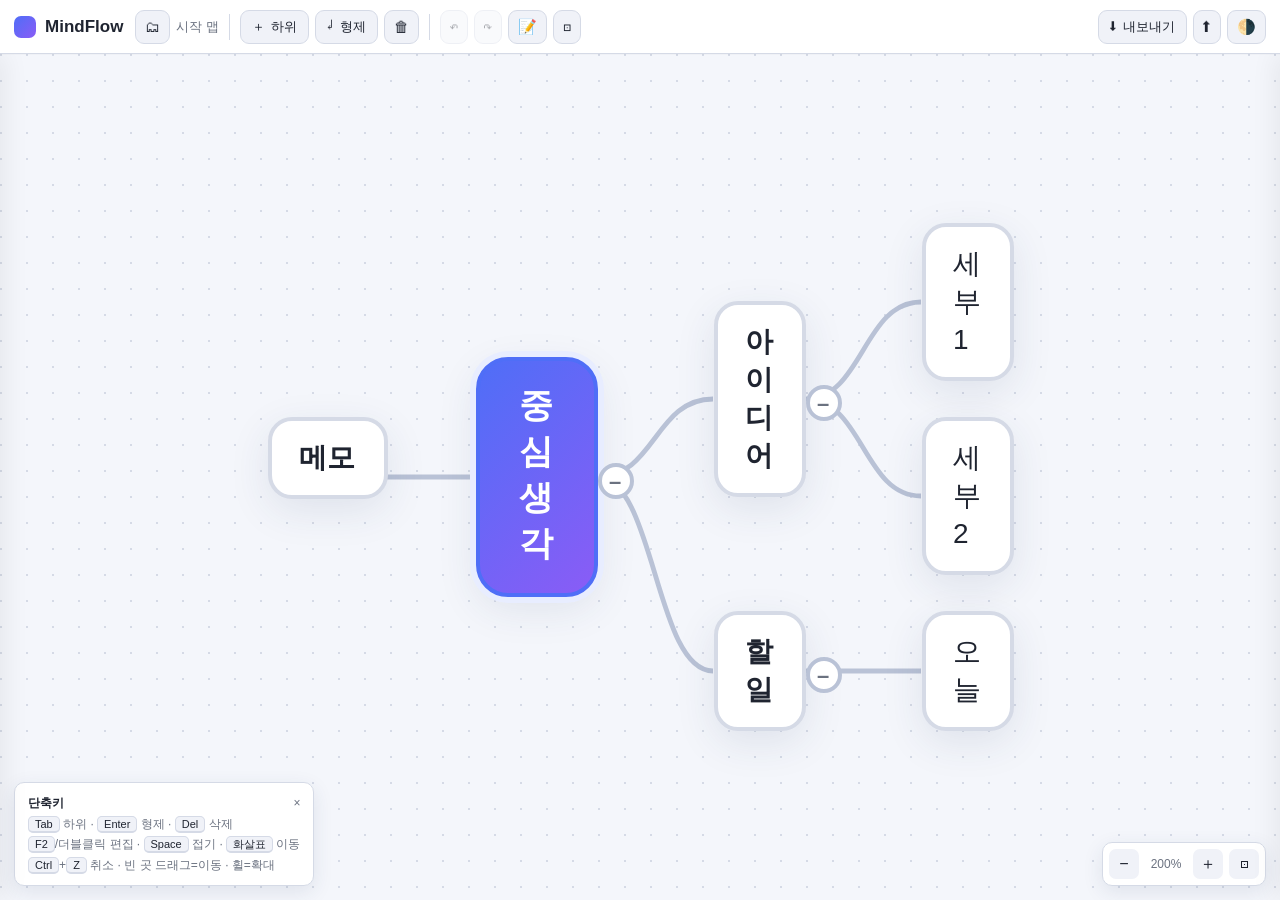
==== index.html @ 26446e53 "Make MindFlow the main site; add image export & multi-map management - Promote mindmap to index.html" ====
<!DOCTYPE html>
<html lang="ko">
<head>
<meta charset="UTF-8" />
<meta name="viewport" content="width=device-width, initial-scale=1.0" />
<title>MindFlow — 마인드맵 & 메모</title>
<style>
  :root{
    --bg:#f4f6fb;
    --panel:#ffffff;
    --panel-2:#f0f2f8;
    --line:#d5dae6;
    --text:#1f2430;
    --text-soft:#6b7280;
    --accent:#4f6ef7;
    --accent-soft:#e8edff;
    --shadow:0 6px 20px rgba(40,55,100,.10);
    --conn:#b9c2d6;
  }
  html[data-theme="dark"]{
    --bg:#11141c;
    --panel:#1b2030;
    --panel-2:#232a3d;
    --line:#333c54;
    --text:#e8ebf4;
    --text-soft:#9aa3bd;
    --accent:#6d83ff;
    --accent-soft:#2a3358;
    --shadow:0 8px 26px rgba(0,0,0,.45);
    --conn:#465174;
  }
  *{box-sizing:border-box;}
  html,body{height:100%;margin:0;}
  body{
    font-family:-apple-system,BlinkMacSystemFont,"Segoe UI",Roboto,"Apple SD Gothic Neo","Noto Sans KR",sans-serif;
    background:var(--bg); color:var(--text);
    overflow:hidden;
    -webkit-user-select:none; user-select:none;
  }

  /* ---------- Top bar ---------- */
  .topbar{
    position:fixed; top:0; left:0; right:0; height:54px; z-index:30;
    display:flex; align-items:center; gap:6px; padding:0 14px;
    background:var(--panel); border-bottom:1px solid var(--line);
    box-shadow:0 1px 0 rgba(0,0,0,.02);
  }
  .brand{display:flex;align-items:center;gap:9px;font-weight:700;font-size:17px;margin-right:6px;white-space:nowrap;cursor:default;}
  .brand .dot{width:22px;height:22px;border-radius:7px;background:linear-gradient(135deg,#4f6ef7,#8a5cf6);display:inline-block;}
  .mapname{font-size:13px;color:var(--text-soft);font-weight:500;max-width:160px;overflow:hidden;text-overflow:ellipsis;white-space:nowrap;}
  .spacer{flex:1;}
  .tool{
    display:inline-flex;align-items:center;gap:6px;
    border:1px solid var(--line); background:var(--panel-2); color:var(--text);
    height:34px; padding:0 11px; border-radius:9px; cursor:pointer; font-size:13px;
    transition:.12s; white-space:nowrap; position:relative;
  }
  .tool:hover{border-color:var(--accent);background:var(--accent-soft);}
  .tool:active{transform:translateY(1px);}
  .tool.icon{padding:0 9px;font-size:15px;}
  .tool:disabled{opacity:.4;cursor:default;}
  .sep{width:1px;height:26px;background:var(--line);margin:0 4px;}
  .swatch{width:18px;height:18px;border-radius:5px;border:2px solid rgba(0,0,0,.08);cursor:pointer;}

  /* dropdown menu */
  .menu{position:absolute;top:42px;right:0;background:var(--panel);border:1px solid var(--line);
    border-radius:10px;box-shadow:var(--shadow);padding:6px;min-width:180px;display:none;z-index:40;}
  .menu.open{display:block;}
  .menu button{display:flex;align-items:center;gap:9px;width:100%;border:none;background:none;color:var(--text);
    padding:9px 11px;border-radius:7px;cursor:pointer;font-size:13px;text-align:left;}
  .menu button:hover{background:var(--accent-soft);}

  /* ---------- Canvas ---------- */
  #stage{position:fixed;inset:54px 0 0 0;overflow:hidden;cursor:grab;background:
    radial-gradient(circle at 1px 1px, var(--line) 1px, transparent 0);
    background-size:26px 26px;}
  #stage.panning{cursor:grabbing;}
  #world{position:absolute;left:0;top:0;transform-origin:0 0;}
  #links{position:absolute;left:0;top:0;overflow:visible;pointer-events:none;}
  #links path{fill:none;stroke:var(--conn);stroke-width:2.4;}

  .node{
    position:absolute; max-width:260px; min-width:34px;
    padding:9px 14px; border-radius:12px;
    background:var(--panel); color:var(--text);
    border:2px solid var(--line); box-shadow:var(--shadow);
    font-size:14px; line-height:1.35; cursor:default;
    white-space:pre-wrap; word-break:break-word;
    transition:border-color .12s, box-shadow .12s;
  }
  .node.root{font-size:17px;font-weight:700;padding:12px 20px;border-radius:16px;
    background:linear-gradient(135deg,var(--accent),#8a5cf6);color:#fff;border-color:transparent;}
  .node.lvl1{font-weight:600;}
  .node.selected{border-color:var(--accent);box-shadow:0 0 0 3px var(--accent-soft),var(--shadow);}
  .node.editing{cursor:text;}
  .node .txt[contenteditable="true"]{outline:none;cursor:text;-webkit-user-select:text;user-select:text;}
  .node .badge{position:absolute;top:-9px;right:-9px;background:var(--panel);border:1px solid var(--line);
    border-radius:50%;width:20px;height:20px;font-size:11px;display:none;align-items:center;justify-content:center;}
  .node.has-note .badge{display:flex;}
  .toggle{position:absolute;width:18px;height:18px;border-radius:50%;
    background:var(--panel);border:2px solid var(--conn);color:var(--text-soft);
    font-size:11px;line-height:14px;text-align:center;cursor:pointer;display:none;z-index:2;font-weight:700;}
  .node.has-children .toggle{display:block;}
  .node.collapsed .toggle{background:var(--accent);color:#fff;border-color:var(--accent);}

  /* ---------- Side panels ---------- */
  .side{position:fixed;top:54px;bottom:0;z-index:25;background:var(--panel);
    display:flex;flex-direction:column;transition:transform .22s ease;}
  #notes{right:0;width:330px;border-left:1px solid var(--line);transform:translateX(100%);box-shadow:-6px 0 24px rgba(0,0,0,.06);}
  #notes.open{transform:translateX(0);}
  #maps{left:0;width:290px;border-right:1px solid var(--line);transform:translateX(-100%);box-shadow:6px 0 24px rgba(0,0,0,.06);}
  #maps.open{transform:translateX(0);}
  .side header{padding:14px 16px;border-bottom:1px solid var(--line);display:flex;align-items:center;gap:8px;}
  .side header h3{margin:0;font-size:14px;flex:1;}
  .side header .x{cursor:pointer;color:var(--text-soft);font-size:18px;}
  #noteTitle{font-size:12px;color:var(--text-soft);padding:10px 16px 0;}
  #noteTitle b{color:var(--text);}
  #noteArea{flex:1;margin:10px 16px 16px;resize:none;border:1px solid var(--line);border-radius:10px;
    padding:12px;font-size:14px;line-height:1.6;background:var(--panel-2);color:var(--text);
    font-family:inherit;-webkit-user-select:text;user-select:text;}
  #noteArea:focus{outline:none;border-color:var(--accent);}
  .colorrow{display:flex;gap:8px;padding:0 16px 14px;flex-wrap:wrap;}

  /* map list */
  #mapList{flex:1;overflow:auto;padding:8px;}
  .maprow{display:flex;align-items:center;gap:8px;padding:10px 11px;border-radius:9px;cursor:pointer;border:1px solid transparent;}
  .maprow:hover{background:var(--panel-2);}
  .maprow.active{background:var(--accent-soft);border-color:var(--accent);}
  .maprow .mi{flex:1;min-width:0;}
  .maprow .mt{font-size:13px;font-weight:600;overflow:hidden;text-overflow:ellipsis;white-space:nowrap;}
  .maprow .md{font-size:11px;color:var(--text-soft);margin-top:2px;}
  .maprow .ma{opacity:0;display:flex;gap:2px;transition:.12s;}
  .maprow:hover .ma{opacity:1;}
  .maprow .ma button{border:none;background:none;cursor:pointer;font-size:13px;padding:3px 5px;border-radius:6px;color:var(--text-soft);}
  .maprow .ma button:hover{background:var(--panel);color:var(--text);}
  #newMapBtn{margin:8px;height:38px;border:1px dashed var(--line);background:var(--panel-2);color:var(--text);
    border-radius:9px;cursor:pointer;font-size:13px;}
  #newMapBtn:hover{border-color:var(--accent);background:var(--accent-soft);}

  /* ---------- Hint / zoom ---------- */
  #hint{position:fixed;left:14px;bottom:14px;z-index:20;background:var(--panel);
    border:1px solid var(--line);border-radius:10px;padding:10px 13px;font-size:12px;color:var(--text-soft);
    box-shadow:var(--shadow);max-width:340px;line-height:1.7;}
  #hint.shift{left:304px;}
  #hint b{color:var(--text);}
  #hint kbd{background:var(--panel-2);border:1px solid var(--line);border-bottom-width:2px;border-radius:5px;
    padding:1px 6px;font-size:11px;color:var(--text);font-family:inherit;}
  #hint .close{float:right;cursor:pointer;margin-left:8px;}
  #zoombox{position:fixed;right:14px;bottom:14px;z-index:20;display:flex;gap:6px;align-items:center;
    background:var(--panel);border:1px solid var(--line);border-radius:10px;padding:6px;box-shadow:var(--shadow);}
  #zoombox.shift{right:344px;}
  #zoombox button{width:30px;height:30px;border:none;background:var(--panel-2);border-radius:7px;cursor:pointer;color:var(--text);font-size:16px;}
  #zoombox button:hover{background:var(--accent-soft);}
  #zoomval{font-size:12px;color:var(--text-soft);min-width:42px;text-align:center;}

  .file-hidden{display:none;}
  @media (max-width:680px){
    .mapname{display:none;}
    .tool span.lbl{display:none;}
    #notes,#maps{width:100%;}
  }
</style>
</head>
<body>
  <div class="topbar">
    <div class="brand"><span class="dot"></span>MindFlow</div>
    <button class="tool icon" id="mapsBtn" title="맵 목록">🗂</button>
    <span class="mapname" id="mapNameLabel">맵</span>
    <div class="sep"></div>
    <button class="tool" id="addChild">＋ <span class="lbl">하위</span></button>
    <button class="tool" id="addSibling">↵ <span class="lbl">형제</span></button>
    <button class="tool icon" id="del" title="삭제 (Delete)">🗑</button>
    <div class="sep"></div>
    <button class="tool icon" id="undo" title="실행취소 (Ctrl+Z)">↶</button>
    <button class="tool icon" id="redo" title="다시실행 (Ctrl+Y)">↷</button>
    <button class="tool icon" id="noteBtn" title="메모 (Ctrl+M)">📝</button>
    <button class="tool icon" id="fit" title="화면 맞춤 (F)">⊡</button>
    <div class="spacer"></div>
    <div style="position:relative">
      <button class="tool" id="exportBtn">⬇ <span class="lbl">내보내기</span></button>
      <div class="menu" id="exportMenu">
        <button data-act="png">🖼 PNG 이미지</button>
        <button data-act="svg">🗂 SVG 이미지</button>
        <button data-act="json">📦 JSON (백업)</button>
      </div>
    </div>
    <button class="tool icon" id="importBtn" title="JSON 불러오기">⬆</button>
    <button class="tool icon" id="theme" title="테마 전환">🌗</button>
    <input type="file" id="fileInput" class="file-hidden" accept=".json,application/json" />
  </div>

  <div id="stage">
    <div id="world"><svg id="links"></svg></div>
  </div>

  <!-- Maps panel -->
  <aside id="maps" class="side">
    <header><h3>내 마인드맵</h3><span class="x" id="closeMaps">×</span></header>
    <button id="newMapBtn">＋ 새 마인드맵</button>
    <div id="mapList"></div>
  </aside>

  <!-- Notes panel -->
  <aside id="notes" class="side">
    <header><h3>메모</h3><span class="x" id="closeNote">×</span></header>
    <div id="noteTitle">선택한 주제: <b id="noteFor">—</b></div>
    <div class="colorrow" id="colorRow"></div>
    <textarea id="noteArea" placeholder="이 주제에 대한 메모를 자유롭게 적어보세요…"></textarea>
  </aside>

  <div id="hint">
    <span class="close" id="hintClose">×</span>
    <b>단축키</b><br>
    <kbd>Tab</kbd> 하위 · <kbd>Enter</kbd> 형제 · <kbd>Del</kbd> 삭제<br>
    <kbd>F2</kbd>/더블클릭 편집 · <kbd>Space</kbd> 접기 · <kbd>화살표</kbd> 이동<br>
    <kbd>Ctrl</kbd>+<kbd>Z</kbd> 취소 · 빈 곳 드래그=이동 · 휠=확대
  </div>

  <div id="zoombox">
    <button id="zoomOut">−</button>
    <span id="zoomval">100%</span>
    <button id="zoomIn">＋</button>
    <button id="fitBtn" title="맞춤">⊡</button>
  </div>

<script>
(function(){
  "use strict";

  const COLORS = [
    {name:"기본", v:""},{name:"빨강", v:"#ef4444"},{name:"주황", v:"#f59e0b"},
    {name:"초록", v:"#10b981"},{name:"파랑", v:"#3b82f6"},{name:"보라", v:"#8b5cf6"},
    {name:"분홍", v:"#ec4899"},{name:"청록", v:"#14b8a6"},
  ];

  // ---------- ids ----------
  let uid = 1;
  const newId = () => "n" + (uid++);
  const makeNode = t => ({id:newId(), text:t||"새 주제", note:"", color:"", collapsed:false, side:null, children:[]});
  const mapId = () => "m" + Date.now().toString(36) + Math.random().toString(36).slice(2,6);

  // ---------- working state ----------
  let root = null, selectedId = null, view = {x:120,y:0,scale:1};
  const nodeIndex=new Map(), parentIndex=new Map(), elIndex=new Map();

  // ---------- store (multiple maps) ----------
  const STORE='mindflow.store.v2';
  let store = {current:null, order:[], maps:{}};

  const stage=document.getElementById('stage'), world=document.getElementById('world'), svg=document.getElementById('links');
  const notesEl=document.getElementById('notes'), mapsEl=document.getElementById('maps'), noteArea=document.getElementById('noteArea');

  // ---------- history ----------
  let history=[], hpos=-1, suppress=false;
  function snapshot(){
    if(suppress) return;
    const s=JSON.stringify({root,uid});
    if(history[hpos]===s) return;
    history=history.slice(0,hpos+1); history.push(s);
    if(history.length>80) history.shift();
    hpos=history.length-1; updateUndoButtons(); saveCurrent();
  }
  function restore(s){
    const o=JSON.parse(s); root=o.root; uid=o.uid;
    if(!nodeIndex.has(selectedId)) selectedId=root.id;
    reindex(); render(); syncNotes();
  }
  function undo(){ if(hpos>0){hpos--;suppress=true;restore(history[hpos]);suppress=false;updateUndoButtons();saveCurrent();} }
  function redo(){ if(hpos<history.length-1){hpos++;suppress=true;restore(history[hpos]);suppress=false;updateUndoButtons();saveCurrent();} }
  function updateUndoButtons(){
    document.getElementById('undo').disabled=hpos<=0;
    document.getElementById('redo').disabled=hpos>=history.length-1;
  }

  // ---------- indexing ----------
  function reindex(){
    nodeIndex.clear(); parentIndex.clear();
    (function w(n,p){nodeIndex.set(n.id,n);parentIndex.set(n.id,p);n.children.forEach(c=>w(c,n));})(root,null);
  }

  // ---------- persistence ----------
  let saveTimer=null;
  function persist(){ try{ localStorage.setItem(STORE, JSON.stringify(store)); }catch(e){} }
  function saveCurrent(){
    clearTimeout(saveTimer);
    saveTimer=setTimeout(()=>{
      const m=store.maps[store.current]; if(!m) return;
      m.root=root; m.uid=uid; m.view=view; m.updated=Date.now();
      persist(); renderMapName();
    },200);
  }
  function loadStore(){
    try{ const raw=localStorage.getItem(STORE); if(raw){ const o=JSON.parse(raw); if(o&&o.maps) return o; } }catch(e){}
    try{ const old=localStorage.getItem('mindflow.map.v1'); if(old){ const o=JSON.parse(old); if(o.root){
      const id=mapId(); return {current:id, order:[id], maps:{[id]:{id,name:o.root.text||'마인드맵',root:o.root,uid:o.uid||1,view:o.view||{x:120,y:0,scale:1},updated:Date.now()}}}; } }
    }catch(e){}
    return null;
  }

  function seed(){
    root=makeNode("중심 생각");
    const a=makeNode("아이디어");a.side="right";
    const b=makeNode("할 일");b.side="right";
    const c=makeNode("메모");c.side="left";
    a.children.push(makeNode("세부 1"),makeNode("세부 2"));
    b.children.push(makeNode("오늘"));
    root.children.push(a,b,c);
  }

  // ---------- map management ----------
  function loadMapInto(id){
    const m=store.maps[id]; if(!m) return;
    store.current=id; root=m.root; uid=m.uid||1; view=m.view||{x:120,y:0,scale:1};
    reindex(); selectedId=root.id;
    history=[JSON.stringify({root,uid})]; hpos=0; updateUndoButtons();
    render(); select(root.id); renderMapList(); renderMapName(); persist();
  }
  function createMap(name){
    uid=1; seed(); if(name) root.text=name;
    const id=mapId();
    view={x:0,y:0,scale:1};
    store.maps[id]={id,name:name||root.text,root,uid,view,updated:Date.now()};
    store.order.unshift(id); store.current=id;
    reindex(); selectedId=root.id;
    history=[JSON.stringify({root,uid})]; hpos=0; updateUndoButtons();
    render(); fit(); select(root.id); renderMapList(); renderMapName(); persist();
  }
  function deleteMap(id){
    if(store.order.length<=1){ alert('마지막 맵은 삭제할 수 없어요. 새 맵을 먼저 만들어 주세요.'); return; }
    if(!confirm('이 마인드맵을 삭제할까요? 되돌릴 수 없습니다.')) return;
    delete store.maps[id]; store.order=store.order.filter(x=>x!==id);
    if(store.current===id) loadMapInto(store.order[0]);
    else { renderMapList(); persist(); }
  }
  function renameMap(id){
    const m=store.maps[id]; if(!m) return;
    const name=prompt('맵 이름', m.name); if(name===null) return;
    m.name=name.trim()||m.name; m.updated=Date.now();
    renderMapList(); renderMapName(); persist();
  }
  function renderMapName(){
    const m=store.maps[store.current];
    document.getElementById('mapNameLabel').textContent = m? m.name : '맵';
  }
  function fmtDate(t){
    const d=new Date(t), now=new Date();
    if(d.toDateString()===now.toDateString()) return d.toLocaleTimeString('ko-KR',{hour:'2-digit',minute:'2-digit'});
    return (d.getMonth()+1)+'월 '+d.getDate()+'일';
  }
  function renderMapList(){
    const list=document.getElementById('mapList'); list.innerHTML='';
    store.order.forEach(id=>{
      const m=store.maps[id]; if(!m) return;
      const row=document.createElement('div');
      row.className='maprow'+(id===store.current?' active':'');
      const count=(function c(n){let k=1;n.children.forEach(x=>k+=c(x));return k;})(m.root)-1;
      row.innerHTML=`<span style="font-size:16px">🧠</span>
        <div class="mi"><div class="mt"></div><div class="md">${count}개 주제 · ${fmtDate(m.updated||Date.now())}</div></div>
        <div class="ma"><button data-r title="이름 변경">✎</button><button data-d title="삭제">🗑</button></div>`;
      row.querySelector('.mt').textContent=m.name;
      row.addEventListener('click',e=>{ if(e.target.closest('.ma')) return; if(id!==store.current) loadMapInto(id); closeMaps(); });
      row.querySelector('[data-r]').addEventListener('click',e=>{e.stopPropagation();renameMap(id);});
      row.querySelector('[data-d]').addEventListener('click',e=>{e.stopPropagation();deleteMap(id);});
      list.appendChild(row);
    });
  }

  // ---------- side / direction ----------
  function dirOf(n){
    let cur=n,par=parentIndex.get(cur.id);
    if(!par) return 1;
    while(par&&par!==root){cur=par;par=parentIndex.get(cur.id);}
    return cur.side==='left'?-1:1;
  }
  function pickSide(){ let l=0,r=0; root.children.forEach(c=>c.side==='left'?l++:r++); return l<r?'left':'right'; }

  // ---------- render DOM ----------
  function classFor(n,level){
    let c='node';
    if(n===root)c+=' root'; else if(level===1)c+=' lvl1';
    if(n.id===selectedId)c+=' selected';
    if(n.children.length)c+=' has-children';
    if(n.collapsed&&n.children.length)c+=' collapsed';
    if(n.note&&n.note.trim())c+=' has-note';
    return c;
  }
  function buildDom(){
    const seen=new Set();
    (function w(n,level){
      seen.add(n.id);
      let el=elIndex.get(n.id);
      if(!el){
        el=document.createElement('div'); el.dataset.id=n.id;
        el.innerHTML='<span class="badge">📝</span><span class="toggle"></span><span class="txt"></span>';
        world.appendChild(el); elIndex.set(n.id,el); wireNode(el);
      }
      el.className=classFor(n,level);
      el.querySelector('.txt').textContent=n.text;
      el.querySelector('.toggle').textContent=n.collapsed?'+':'–';
      el.style.borderColor = (n!==root&&n.color)?n.color:'';
      if(!n.collapsed) n.children.forEach(c=>w(c,level+1));
    })(root,0);
    for(const [id,el] of elIndex){ if(!seen.has(id)){el.remove();elIndex.delete(id);} }
  }

  // ---------- layout ----------
  const HGAP=58, VGAP=18;
  function measure(n){ const el=elIndex.get(n.id); n._w=el.offsetWidth; n._h=el.offsetHeight; }
  function subtreeH(n){
    measure(n);
    if(n.collapsed||!n.children.length){n._sh=n._h;return n._sh;}
    let t=0; n.children.forEach((c,i)=>{t+=subtreeH(c); if(i<n.children.length-1)t+=VGAP;});
    n._sh=Math.max(n._h,t); return n._sh;
  }
  function place(n,leftX,cy,dir){
    n._x=leftX; n._y=cy-n._h/2;
    if(n.collapsed||!n.children.length) return;
    let total=0; n.children.forEach((c,i)=>{total+=c._sh; if(i<n.children.length-1)total+=VGAP;});
    let sy=cy-total/2;
    n.children.forEach(c=>{
      const ccy=sy+c._sh/2;
      const cx=dir>0?(leftX+n._w+HGAP):(leftX-HGAP-c._w);
      place(c,cx,ccy,dir); sy+=c._sh+VGAP;
    });
  }
  function layoutSide(list,x,cy,dir){
    let t=0; list.forEach((c,i)=>{t+=c._sh;if(i<list.length-1)t+=VGAP;});
    let sy=cy-t/2; list.forEach(c=>{const ccy=sy+c._sh/2; place(c,dir>0?x:x-c._w,ccy,dir); sy+=c._sh+VGAP;});
  }
  function layout(){
    subtreeH(root); measure(root);
    root._x=-root._w/2; root._y=-root._h/2;
    if(root.collapsed) return;
    const R=root.children.filter(c=>c.side!=='left'), L=root.children.filter(c=>c.side==='left');
    layoutSide(R, root._x+root._w+HGAP, 0, +1);
    layoutSide(L, root._x-HGAP, 0, -1);
  }
  function applyLayout(){
    let minX=1e9,minY=1e9,maxX=-1e9,maxY=-1e9;
    elIndex.forEach((el,id)=>{
      const n=nodeIndex.get(id); if(!n) return;
      el.style.left=n._x+'px'; el.style.top=n._y+'px';
      if(n.children.length){
        const dir=n===root?1:dirOf(n);
        const tog=el.querySelector('.toggle');
        tog.style.left=(dir>0?(n._w-2):-16)+'px'; tog.style.right='auto'; tog.style.top=(n._h/2-9)+'px';
      }
      minX=Math.min(minX,n._x);minY=Math.min(minY,n._y);
      maxX=Math.max(maxX,n._x+n._w);maxY=Math.max(maxY,n._y+n._h);
    });
    world._bounds={minX,minY,maxX,maxY};
    drawLinks();
  }
  function computeLinks(){
    const segs=[];
    (function w(n){
      if(n.collapsed) return;
      const dir=n===root?1:dirOf(n);
      n.children.forEach(c=>{
        const cdir=c.side==='left'?-1:(n===root?1:dir);
        const px = (n===root?(cdir>0):(dir>0)) ? n._x+n._w : n._x;
        const py = n._y+n._h/2;
        const cxp = cdir>0 ? c._x : c._x+c._w;
        const cyp = c._y+c._h/2;
        segs.push({px,py,cxp,cyp}); w(c);
      });
    })(root);
    return segs;
  }
  function drawLinks(){
    let d='';
    computeLinks().forEach(s=>{ const mx=(s.px+s.cxp)/2; d+=`M${s.px},${s.py} C${mx},${s.py} ${mx},${s.cyp} ${s.cxp},${s.cyp} `; });
    svg.innerHTML=`<path d="${d}"></path>`;
  }

  function render(){ buildDom(); layout(); applyLayout(); applyView(); }

  // ---------- view ----------
  function applyView(){
    world.style.transform=`translate(${view.x}px,${view.y}px) scale(${view.scale})`;
    document.getElementById('zoomval').textContent=Math.round(view.scale*100)+'%';
  }
  function zoomTo(scale,cx,cy){
    scale=Math.min(2.4,Math.max(0.25,scale));
    const r=stage.getBoundingClientRect();
    const sx=(cx-r.left-view.x)/view.scale, sy=(cy-r.top-view.y)/view.scale;
    view.scale=scale; view.x=cx-r.left-sx*scale; view.y=cy-r.top-sy*scale;
    applyView(); saveCurrent();
  }
  function fit(){
    const b=world._bounds; if(!b) return;
    const r=stage.getBoundingClientRect();
    const w=b.maxX-b.minX,h=b.maxY-b.minY,pad=80;
    const scale=Math.min(2,Math.max(.3,Math.min((r.width-pad)/w,(r.height-pad)/h)));
    view.scale=scale; view.x=r.width/2-(b.minX+w/2)*scale; view.y=r.height/2-(b.minY+h/2)*scale;
    applyView(); saveCurrent();
  }

  // ---------- selection ----------
  function select(id){ selectedId=id; elIndex.forEach((el,eid)=>el.classList.toggle('selected',eid===id)); syncNotes(); }

  // ---------- mutations ----------
  function addChild(){
    const p=nodeIndex.get(selectedId); if(!p) return;
    const c=makeNode("새 주제"); if(p===root)c.side=pickSide(); if(p.collapsed)p.collapsed=false;
    p.children.push(c); reindex(); render(); select(c.id); snapshot(); startEdit(c.id,true);
  }
  function addSibling(){
    const n=nodeIndex.get(selectedId); if(!n) return;
    if(n===root){addChild();return;}
    const p=parentIndex.get(n.id), s=makeNode("새 주제");
    if(p===root)s.side=n.side||pickSide();
    p.children.splice(p.children.indexOf(n)+1,0,s);
    reindex(); render(); select(s.id); snapshot(); startEdit(s.id,true);
  }
  function delNode(){
    const n=nodeIndex.get(selectedId); if(!n) return;
    if(n===root){ if(n.children.length&&confirm('중심 주제는 삭제할 수 없습니다. 모든 하위 주제를 삭제할까요?')){n.children=[];reindex();render();select(root.id);snapshot();} return; }
    const p=parentIndex.get(n.id), idx=p.children.indexOf(n);
    p.children.splice(idx,1);
    const next=p.children[idx]||p.children[idx-1]||p;
    reindex(); render(); select(next.id); snapshot();
  }
  function toggleCollapse(n){ if(!n||!n.children.length)return; n.collapsed=!n.collapsed; reindex(); render(); snapshot(); }
  function setColor(v){ const n=nodeIndex.get(selectedId); if(!n||n===root)return; n.color=v; render(); select(n.id); snapshot(); }

  // ---------- inline edit ----------
  let editing=false;
  function startEdit(id,selAll){
    const el=elIndex.get(id); if(!el) return;
    const n=nodeIndex.get(id), txt=el.querySelector('.txt');
    editing=true; el.classList.add('editing'); txt.setAttribute('contenteditable','true'); txt.focus();
    const range=document.createRange(); range.selectNodeContents(txt); if(!selAll)range.collapse(false);
    const sel=window.getSelection(); sel.removeAllRanges(); sel.addRange(range);
    function finish(sibling){
      txt.removeAttribute('contenteditable'); el.classList.remove('editing'); editing=false;
      n.text=txt.textContent.trim()||"주제"; txt.textContent=n.text;
      render(); select(id);
      txt.removeEventListener('keydown',onKey); txt.removeEventListener('blur',onBlur);
      snapshot(); if(sibling) addSibling();
    }
    function onKey(e){
      if(e.key==='Enter'&&!e.shiftKey){e.preventDefault();finish(true);}
      else if(e.key==='Escape'){e.preventDefault();finish(false);}
      else if(e.key==='Tab'){e.preventDefault();finish(false);setTimeout(addChild,0);}
      e.stopPropagation();
    }
    function onBlur(){ finish(false); }
    txt.addEventListener('keydown',onKey); txt.addEventListener('blur',onBlur);
  }

  function wireNode(el){
    el.addEventListener('mousedown',e=>{ if(editing)return; e.stopPropagation(); select(el.dataset.id); });
    el.addEventListener('dblclick',e=>{ e.stopPropagation(); startEdit(el.dataset.id,true); });
    el.querySelector('.toggle').addEventListener('mousedown',e=>{ e.stopPropagation();e.preventDefault(); toggleCollapse(nodeIndex.get(el.dataset.id)); select(el.dataset.id); });
  }

  // ---------- navigation ----------
  function navigate(key){
    const n=nodeIndex.get(selectedId); if(!n) return;
    const p=parentIndex.get(n.id), dir=n===root?0:dirOf(n);
    const go=id=>{ if(id){select(id);centerOn(id);} };
    if(key==='ArrowDown'||key==='ArrowUp'){ if(!p)return; const s=p.children,i=s.indexOf(n); const t=key==='ArrowDown'?s[i+1]:s[i-1]; go(t&&t.id); }
    else if(key==='ArrowRight'){ if(n===root){const r=root.children.find(c=>c.side!=='left');go(r&&r.id);} else if(dir>0){if(!n.collapsed&&n.children[0])go(n.children[0].id);} else go(p&&p.id); }
    else if(key==='ArrowLeft'){ if(n===root){const l=root.children.find(c=>c.side==='left');go(l&&l.id);} else if(dir<0){if(!n.collapsed&&n.children[0])go(n.children[0].id);} else go(p&&p.id); }
  }
  function centerOn(id){
    const n=nodeIndex.get(id); if(!n) return;
    const r=stage.getBoundingClientRect(), cx=n._x+n._w/2, cy=n._y+n._h/2;
    const sx=cx*view.scale+view.x, sy=cy*view.scale+view.y, m=60;
    if(sx<m||sx>r.width-m||sy<m||sy>r.height-m){ view.x=r.width/2-cx*view.scale; view.y=r.height/2-cy*view.scale; applyView(); saveCurrent(); }
  }

  // ---------- notes / panels ----------
  function openNotes(){ notesEl.classList.add('open'); document.getElementById('zoombox').classList.add('shift'); syncNotes(); }
  function closeNotes(){ notesEl.classList.remove('open'); document.getElementById('zoombox').classList.remove('shift'); }
  function toggleNotes(){ notesEl.classList.contains('open')?closeNotes():openNotes(); }
  function openMaps(){ renderMapList(); mapsEl.classList.add('open'); document.getElementById('hint').classList.add('shift'); }
  function closeMaps(){ mapsEl.classList.remove('open'); document.getElementById('hint').classList.remove('shift'); }
  function syncNotes(){
    const n=nodeIndex.get(selectedId);
    document.getElementById('noteFor').textContent = n?(n.text.length>22?n.text.slice(0,22)+'…':n.text):'—';
    if(n){noteArea.value=n.note||'';noteArea.disabled=false;} else {noteArea.value='';noteArea.disabled=true;}
    document.querySelectorAll('#colorRow .swatch').forEach(s=>{ s.style.outline=(n&&n!==root&&n.color===s.dataset.v)?'2px solid var(--accent)':''; });
  }
  noteArea.addEventListener('input',()=>{ const n=nodeIndex.get(selectedId); if(!n)return; n.note=noteArea.value; const el=elIndex.get(n.id); if(el)el.classList.toggle('has-note',!!n.note.trim()); saveCurrent(); });
  noteArea.addEventListener('blur',snapshot);
  (function(){ const row=document.getElementById('colorRow'); COLORS.forEach(c=>{ const s=document.createElement('div'); s.className='swatch'; s.dataset.v=c.v; s.title=c.name; s.style.background=c.v||'var(--panel-2)'; if(!c.v)s.style.border='2px dashed var(--line)'; s.addEventListener('click',()=>setColor(c.v)); row.appendChild(s); }); })();

  // ---------- pan & zoom ----------
  let panning=false,panStart=null;
  stage.addEventListener('mousedown',e=>{ if(e.target.closest('.node'))return; panning=true; stage.classList.add('panning'); panStart={x:e.clientX-view.x,y:e.clientY-view.y}; closeMenus(); });
  window.addEventListener('mousemove',e=>{ if(!panning)return; view.x=e.clientX-panStart.x; view.y=e.clientY-panStart.y; applyView(); });
  window.addEventListener('mouseup',()=>{ if(panning){panning=false;stage.classList.remove('panning');saveCurrent();} });
  stage.addEventListener('wheel',e=>{ e.preventDefault(); zoomTo(view.scale*(e.deltaY<0?1.12:0.89),e.clientX,e.clientY); },{passive:false});

  // ---------- keyboard ----------
  window.addEventListener('keydown',e=>{
    if(editing) return;
    const tag=(e.target.tagName||'').toLowerCase(); if(tag==='textarea'||tag==='input') return;
    if((e.ctrlKey||e.metaKey)&&e.key.toLowerCase()==='z'){e.preventDefault();e.shiftKey?redo():undo();return;}
    if((e.ctrlKey||e.metaKey)&&e.key.toLowerCase()==='y'){e.preventDefault();redo();return;}
    if((e.ctrlKey||e.metaKey)&&e.key.toLowerCase()==='m'){e.preventDefault();toggleNotes();return;}
    if(e.ctrlKey||e.metaKey) return;
    switch(e.key){
      case 'Tab': e.preventDefault(); addChild(); break;
      case 'Enter': e.preventDefault(); addSibling(); break;
      case 'Delete': case 'Backspace': e.preventDefault(); delNode(); break;
      case 'F2': e.preventDefault(); startEdit(selectedId,true); break;
      case ' ': e.preventDefault(); toggleCollapse(nodeIndex.get(selectedId)); break;
      case 'ArrowUp': case 'ArrowDown': case 'ArrowLeft': case 'ArrowRight': e.preventDefault(); navigate(e.key); break;
      case 'f': case 'F': fit(); break;
      default:
        if(e.key.length===1&&!e.altKey){ startEdit(selectedId,true); const el=elIndex.get(selectedId),txt=el&&el.querySelector('.txt'); if(txt)txt.textContent=''; }
    }
  });

  // ---------- export helpers ----------
  function download(href,name){ const a=document.createElement('a'); a.href=href; a.download=name; a.click(); }
  function safeName(){ return (root.text||'mindmap').replace(/[^\w가-힣\- ]/g,'').slice(0,30)||'mindmap'; }
  function cssVar(v){ return getComputedStyle(document.documentElement).getPropertyValue(v).trim(); }
  function levelOf(n){ let l=0,p=parentIndex.get(n.id); while(p){l++;p=parentIndex.get(p.id);} return l; }

  function exportJSON(){
    const data=JSON.stringify({app:'MindFlow',version:2,name:store.maps[store.current].name,root,uid},null,2);
    download(URL.createObjectURL(new Blob([data],{type:'application/json'})), safeName()+'.json');
  }

  function nodeStyleFor(n,isRoot,lvl){
    return {
      fill: isRoot? null : cssVar('--panel'),
      border: isRoot? 'transparent' : (n.color||cssVar('--line')),
      color: isRoot? '#ffffff' : cssVar('--text'),
      radius: isRoot?16:12
    };
  }
  function fontFor(isRoot,lvl){ return (isRoot?'bold 17px':(lvl===1?'600 14px':'normal 14px'))+' -apple-system,"Noto Sans KR",sans-serif'; }

  function exportPNG(){
    render();
    const b=world._bounds, pad=60, scale=2;
    const W=Math.ceil(b.maxX-b.minX+pad*2), H=Math.ceil(b.maxY-b.minY+pad*2);
    const cv=document.createElement('canvas'); cv.width=W*scale; cv.height=H*scale;
    const ctx=cv.getContext('2d'); ctx.scale(scale,scale);
    ctx.fillStyle=cssVar('--bg'); ctx.fillRect(0,0,W,H);
    ctx.translate(-b.minX+pad,-b.minY+pad);
    ctx.strokeStyle=cssVar('--conn'); ctx.lineWidth=2.4;
    computeLinks().forEach(s=>{ const mx=(s.px+s.cxp)/2; ctx.beginPath(); ctx.moveTo(s.px,s.py); ctx.bezierCurveTo(mx,s.py,mx,s.cyp,s.cxp,s.cyp); ctx.stroke(); });
    (function w(n){
      const isRoot=n===root, lvl=levelOf(n), st=nodeStyleFor(n,isRoot,lvl);
      roundRect(ctx,n._x,n._y,n._w,n._h,st.radius);
      if(isRoot){ const g=ctx.createLinearGradient(n._x,n._y,n._x+n._w,n._y+n._h); g.addColorStop(0,cssVar('--accent')); g.addColorStop(1,'#8a5cf6'); ctx.fillStyle=g; ctx.fill(); }
      else { ctx.fillStyle=st.fill; ctx.fill(); ctx.lineWidth=2; ctx.strokeStyle=st.border; ctx.stroke(); }
      ctx.fillStyle=st.color; ctx.font=fontFor(isRoot,lvl); ctx.textBaseline='middle';
      const padX=isRoot?20:14;
      wrapText(ctx,n.text,n._x+padX,n._y,n._w-padX*2,n._h,(isRoot?17:14)*1.35);
      if(!n.collapsed) n.children.forEach(w);
    })(root);
    cv.toBlob(bl=>{ download(URL.createObjectURL(bl), safeName()+'.png'); }, 'image/png');
  }
  function roundRect(ctx,x,y,w,h,r){ ctx.beginPath(); ctx.moveTo(x+r,y); ctx.arcTo(x+w,y,x+w,y+h,r); ctx.arcTo(x+w,y+h,x,y+h,r); ctx.arcTo(x,y+h,x,y,r); ctx.arcTo(x,y,x+w,y,r); ctx.closePath(); }
  function wrapText(ctx,text,x,y,maxW,boxH,lh){
    const lines=[];
    text.split('\n').forEach(para=>{
      let cur='';
      para.split('').forEach(ch=>{ const t=cur+ch; if(ctx.measureText(t).width>maxW && cur){ lines.push(cur); cur=ch; } else cur=t; });
      lines.push(cur);
    });
    const totalH=lines.length*lh; let cy=y+boxH/2-totalH/2+lh/2;
    lines.forEach(L=>{ ctx.fillText(L,x,cy); cy+=lh; });
  }

  function exportSVG(){
    render();
    const b=world._bounds,pad=40;
    const W=b.maxX-b.minX+pad*2, H=b.maxY-b.minY+pad*2, ox=-b.minX+pad, oy=-b.minY+pad;
    let s=`<svg xmlns="http://www.w3.org/2000/svg" width="${W}" height="${H}" viewBox="0 0 ${W} ${H}">`;
    s+=`<rect width="${W}" height="${H}" fill="${cssVar('--bg')}"/>`;
    s+=`<defs><linearGradient id="rg" x1="0" y1="0" x2="1" y2="1"><stop offset="0" stop-color="${cssVar('--accent')}"/><stop offset="1" stop-color="#8a5cf6"/></linearGradient></defs>`;
    s+=`<g transform="translate(${ox},${oy})">`;
    computeLinks().forEach(seg=>{ const mx=(seg.px+seg.cxp)/2; s+=`<path d="M${seg.px},${seg.py} C${mx},${seg.py} ${mx},${seg.cyp} ${seg.cxp},${seg.cyp}" fill="none" stroke="${cssVar('--conn')}" stroke-width="2.4"/>`; });
    const esc=t=>t.replace(/[&<>]/g,c=>({'&':'&amp;','<':'&lt;','>':'&gt;'}[c]));
    (function w(n){
      const isRoot=n===root,lvl=levelOf(n),st=nodeStyleFor(n,isRoot,lvl);
      const fill=isRoot?'url(#rg)':st.fill, stroke=isRoot?'none':st.border;
      s+=`<rect x="${n._x}" y="${n._y}" width="${n._w}" height="${n._h}" rx="${st.radius}" fill="${fill}" stroke="${stroke}" stroke-width="2"/>`;
      const fs=isRoot?17:14, fw=isRoot?'700':(lvl===1?'600':'400');
      s+=`<text x="${n._x+n._w/2}" y="${n._y+n._h/2}" fill="${st.color}" font-size="${fs}" font-weight="${fw}" font-family="sans-serif" text-anchor="middle" dominant-baseline="central">${esc(n.text.split('\n')[0])}</text>`;
      if(!n.collapsed) n.children.forEach(w);
    })(root);
    s+='</g></svg>';
    download(URL.createObjectURL(new Blob([s],{type:'image/svg+xml'})), safeName()+'.svg');
  }

  function closeMenus(){ document.querySelectorAll('.menu.open').forEach(m=>m.classList.remove('open')); }

  // ---------- toolbar ----------
  document.getElementById('addChild').onclick=addChild;
  document.getElementById('addSibling').onclick=addSibling;
  document.getElementById('del').onclick=delNode;
  document.getElementById('undo').onclick=undo;
  document.getElementById('redo').onclick=redo;
  document.getElementById('noteBtn').onclick=toggleNotes;
  document.getElementById('closeNote').onclick=closeNotes;
  document.getElementById('fit').onclick=fit;
  document.getElementById('fitBtn').onclick=fit;
  document.getElementById('mapsBtn').onclick=()=>mapsEl.classList.contains('open')?closeMaps():openMaps();
  document.getElementById('closeMaps').onclick=closeMaps;
  document.getElementById('newMapBtn').onclick=()=>{ const name=prompt('새 마인드맵 이름','마인드맵'); if(name===null)return; createMap(name.trim()||'마인드맵'); closeMaps(); };
  document.getElementById('zoomIn').onclick=()=>{const r=stage.getBoundingClientRect();zoomTo(view.scale*1.15,r.left+r.width/2,r.top+r.height/2);};
  document.getElementById('zoomOut').onclick=()=>{const r=stage.getBoundingClientRect();zoomTo(view.scale/1.15,r.left+r.width/2,r.top+r.height/2);};
  document.getElementById('hintClose').onclick=()=>document.getElementById('hint').style.display='none';
  document.getElementById('theme').onclick=()=>{
    const html=document.documentElement, cur=html.getAttribute('data-theme')==='dark'?'':'dark';
    if(cur)html.setAttribute('data-theme','dark'); else html.removeAttribute('data-theme');
    localStorage.setItem('mindflow.theme',cur); requestAnimationFrame(render);
  };
  const exportBtn=document.getElementById('exportBtn'), exportMenu=document.getElementById('exportMenu');
  exportBtn.onclick=e=>{ e.stopPropagation(); exportMenu.classList.toggle('open'); };
  exportMenu.querySelectorAll('button').forEach(btn=>btn.onclick=()=>{ exportMenu.classList.remove('open'); const a=btn.dataset.act; if(a==='png')exportPNG(); else if(a==='svg')exportSVG(); else exportJSON(); });
  document.addEventListener('mousedown',e=>{ if(!e.target.closest('#exportBtn')&&!e.target.closest('#exportMenu')) exportMenu.classList.remove('open'); });

  document.getElementById('importBtn').onclick=()=>document.getElementById('fileInput').click();
  document.getElementById('fileInput').addEventListener('change',e=>{
    const f=e.target.files[0]; if(!f)return; const r=new FileReader();
    r.onload=()=>{ try{ const o=JSON.parse(r.result); if(!o.root)throw 0;
      uid=o.uid||1; const id=mapId();
      store.maps[id]={id,name:o.name||o.root.text||'불러온 맵',root:o.root,uid,view:{x:0,y:0,scale:1},updated:Date.now()};
      store.order.unshift(id); loadMapInto(id); fit();
    }catch(err){ alert('불러올 수 없는 파일입니다.'); } };
    r.readAsText(f); e.target.value='';
  });

  // ---------- boot ----------
  function boot(){
    if(localStorage.getItem('mindflow.theme')==='dark') document.documentElement.setAttribute('data-theme','dark');
    const loaded=loadStore();
    if(loaded&&loaded.order&&loaded.order.length){ store=loaded; if(!store.maps[store.current]) store.current=store.order[0]; }
    else { const id=mapId(); uid=1; seed(); store={current:id,order:[id],maps:{[id]:{id,name:'시작 맵',root,uid,view:{x:0,y:0,scale:1},updated:Date.now()}}}; }
    const m=store.maps[store.current];
    root=m.root; uid=m.uid||1; view=m.view||{x:120,y:0,scale:1};
    reindex(); selectedId=root.id;
    history=[JSON.stringify({root,uid})]; hpos=0; updateUndoButtons();
    render();
    if(!localStorage.getItem('mindflow.seen')){ fit(); localStorage.setItem('mindflow.seen','1'); }
    select(root.id); renderMapName(); renderMapList(); persist();
  }
  boot();
  window.addEventListener('resize',applyView);
})();
</script>
</body>
</html>
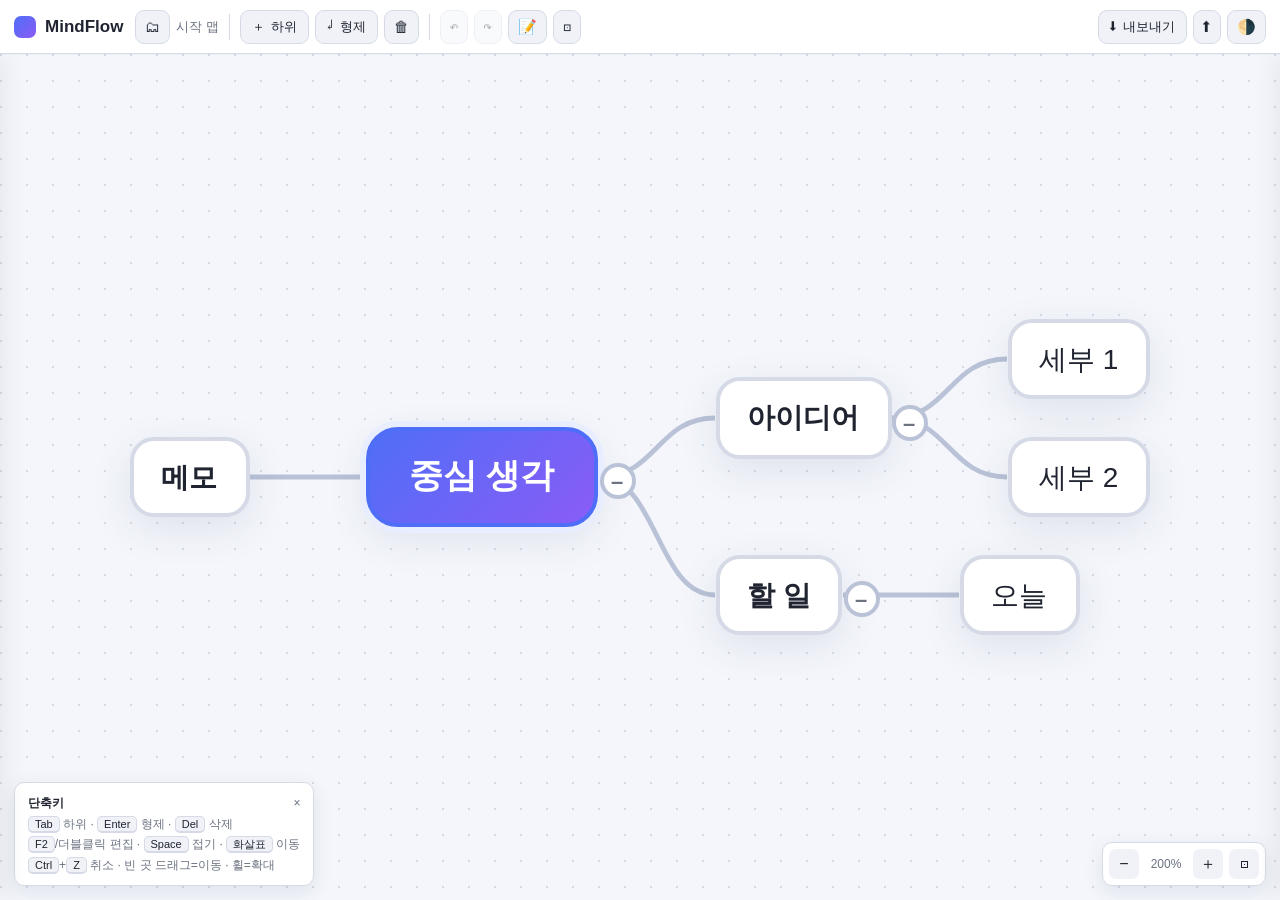
==== commit 1c99ef3a: "Fix nodes rendering text vertically (set width to max-content)" ====
--- a/index.html
+++ b/index.html
@@ -80,7 +80,9 @@
   #links path{fill:none;stroke:var(--conn);stroke-width:2.4;}
 
   .node{
-    position:absolute; max-width:260px; min-width:34px;
+    position:absolute;
+    width:-webkit-max-content; width:-moz-max-content; width:max-content;
+    max-width:260px; min-width:34px;
     padding:9px 14px; border-radius:12px;
     background:var(--panel); color:var(--text);
     border:2px solid var(--line); box-shadow:var(--shadow);
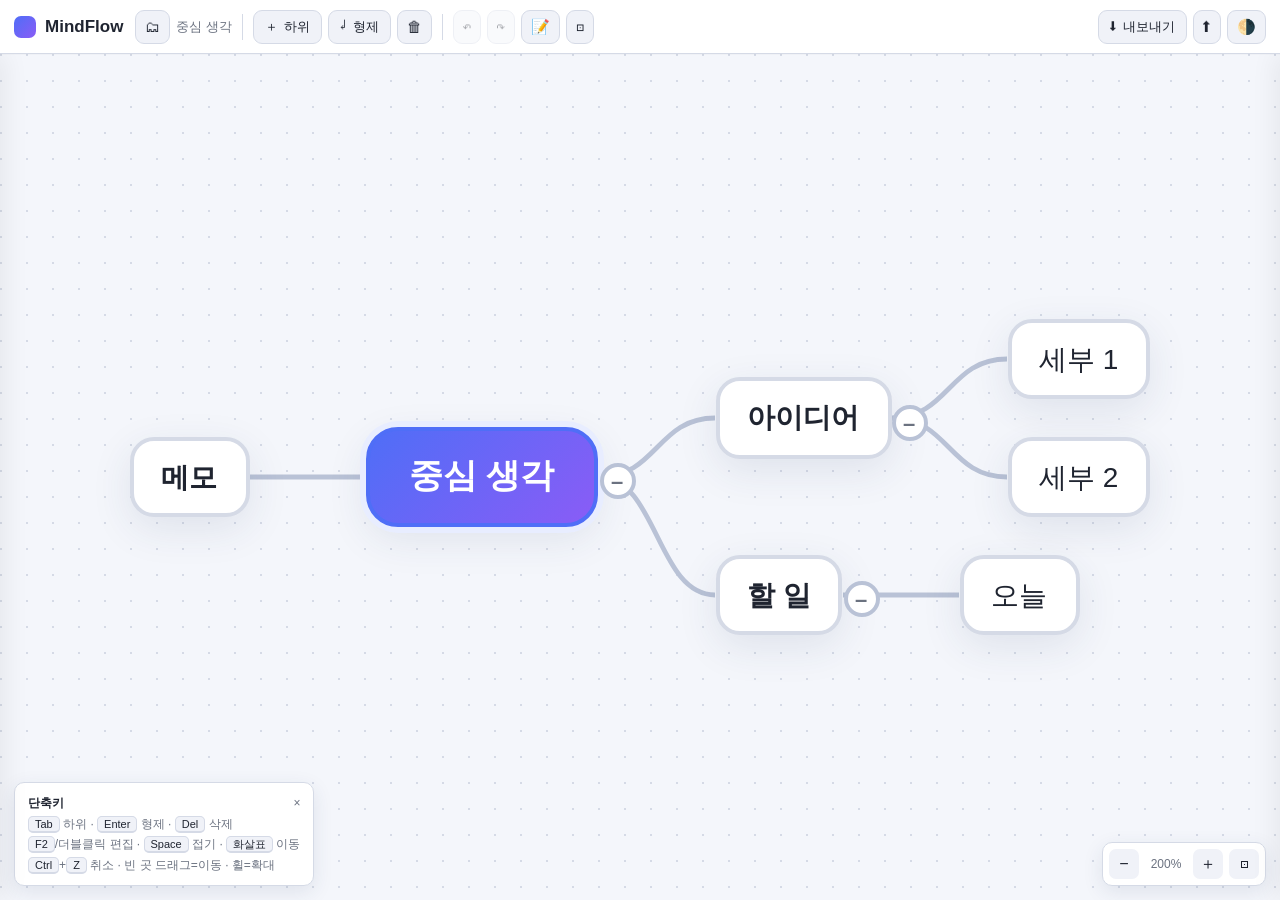
==== commit 5f83d8f5: "Map name now mirrors the central topic text automatically" ====
--- a/index.html
+++ b/index.html
@@ -71,7 +71,7 @@
   .menu button:hover{background:var(--accent-soft);}
 
   /* ---------- Canvas ---------- */
-  #stage{position:fixed;inset:54px 0 0 0;overflow:hidden;cursor:grab;background:
+  #stage{position:fixed;inset:54px 0 0 0;overflow:hidden;cursor:grab;transition:left .22s ease;background:
     radial-gradient(circle at 1px 1px, var(--line) 1px, transparent 0);
     background-size:26px 26px;}
   #stage.panning{cursor:grabbing;}
@@ -112,6 +112,14 @@
   #notes.open{transform:translateX(0);}
   #maps{left:0;width:290px;border-right:1px solid var(--line);transform:translateX(-100%);box-shadow:6px 0 24px rgba(0,0,0,.06);}
   #maps.open{transform:translateX(0);}
+  .pinbtn{cursor:pointer;color:var(--text-soft);font-size:14px;line-height:1;padding:3px 7px;border-radius:7px;border:1px solid transparent;transition:.12s;}
+  .pinbtn:hover{background:var(--panel-2);color:var(--text);}
+  .pinbtn.active{background:var(--accent);border-color:var(--accent);box-shadow:0 0 0 3px var(--accent-soft);}
+  /* docked (pinned) maps panel: push the canvas instead of overlaying it */
+  body.maps-pinned #maps{transform:translateX(0);box-shadow:none;}
+  body.maps-pinned #stage{left:290px;}
+  body.maps-pinned #hint{left:304px;}
+  @media (max-width:680px){ body.maps-pinned #stage{left:0;} }
   .side header{padding:14px 16px;border-bottom:1px solid var(--line);display:flex;align-items:center;gap:8px;}
   .side header h3{margin:0;font-size:14px;flex:1;}
   .side header .x{cursor:pointer;color:var(--text-soft);font-size:18px;}
@@ -197,7 +205,7 @@
 
   <!-- Maps panel -->
   <aside id="maps" class="side">
-    <header><h3>내 마인드맵</h3><span class="x" id="closeMaps">×</span></header>
+    <header><h3>내 마인드맵</h3><span class="pinbtn" id="pinMaps" title="패널 고정/해제">📌</span><span class="x" id="closeMaps">×</span></header>
     <button id="newMapBtn">＋ 새 마인드맵</button>
     <div id="mapList"></div>
   </aside>
@@ -288,7 +296,8 @@
     saveTimer=setTimeout(()=>{
       const m=store.maps[store.current]; if(!m) return;
       m.root=root; m.uid=uid; m.view=view; m.updated=Date.now();
-      persist(); renderMapName();
+      m.name=mapTitle(m);
+      persist(); renderMapName(); if(mapsOpen||mapsPinned) renderMapList();
     },200);
   }
   function loadStore(){
@@ -334,15 +343,18 @@
     if(store.current===id) loadMapInto(store.order[0]);
     else { renderMapList(); persist(); }
   }
+  // The map's name always mirrors its central (root) topic.
+  function mapTitle(m){ return (m && m.root && (m.root.text||'').trim()) || '제목 없음'; }
   function renameMap(id){
     const m=store.maps[id]; if(!m) return;
-    const name=prompt('맵 이름', m.name); if(name===null) return;
-    m.name=name.trim()||m.name; m.updated=Date.now();
+    const name=prompt('중심 주제 이름', (m.root.text||'').trim()); if(name===null) return;
+    m.root.text=name.trim()||m.root.text; m.name=mapTitle(m); m.updated=Date.now();
+    if(id===store.current){ render(); }
     renderMapList(); renderMapName(); persist();
   }
   function renderMapName(){
     const m=store.maps[store.current];
-    document.getElementById('mapNameLabel').textContent = m? m.name : '맵';
+    document.getElementById('mapNameLabel').textContent = m? mapTitle(m) : '맵';
   }
   function fmtDate(t){
     const d=new Date(t), now=new Date();
@@ -359,8 +371,8 @@
       row.innerHTML=`<span style="font-size:16px">🧠</span>
         <div class="mi"><div class="mt"></div><div class="md">${count}개 주제 · ${fmtDate(m.updated||Date.now())}</div></div>
         <div class="ma"><button data-r title="이름 변경">✎</button><button data-d title="삭제">🗑</button></div>`;
-      row.querySelector('.mt').textContent=m.name;
-      row.addEventListener('click',e=>{ if(e.target.closest('.ma')) return; if(id!==store.current) loadMapInto(id); closeMaps(); });
+      row.querySelector('.mt').textContent=mapTitle(m);
+      row.addEventListener('click',e=>{ if(e.target.closest('.ma')) return; if(id!==store.current) loadMapInto(id); if(!mapsPinned){ mapsOpen=false; applyMaps(); } });
       row.querySelector('[data-r]').addEventListener('click',e=>{e.stopPropagation();renameMap(id);});
       row.querySelector('[data-d]').addEventListener('click',e=>{e.stopPropagation();deleteMap(id);});
       list.appendChild(row);
@@ -577,8 +589,19 @@
   function openNotes(){ notesEl.classList.add('open'); document.getElementById('zoombox').classList.add('shift'); syncNotes(); }
   function closeNotes(){ notesEl.classList.remove('open'); document.getElementById('zoombox').classList.remove('shift'); }
   function toggleNotes(){ notesEl.classList.contains('open')?closeNotes():openNotes(); }
-  function openMaps(){ renderMapList(); mapsEl.classList.add('open'); document.getElementById('hint').classList.add('shift'); }
-  function closeMaps(){ mapsEl.classList.remove('open'); document.getElementById('hint').classList.remove('shift'); }
+  let mapsPinned=false, mapsOpen=false;
+  function applyMaps(){
+    const visible = mapsOpen || mapsPinned;
+    mapsEl.classList.toggle('open', visible);
+    document.body.classList.toggle('maps-pinned', mapsPinned);
+    document.getElementById('pinMaps').classList.toggle('active', mapsPinned);
+    document.getElementById('pinMaps').title = mapsPinned?'고정 해제':'패널 고정';
+    document.getElementById('hint').classList.toggle('shift', visible);
+  }
+  function openMaps(){ mapsOpen=true; renderMapList(); applyMaps(); }
+  // X button: fully close AND release the pin. This is the ONLY way a pinned panel closes.
+  function closeMaps(){ mapsOpen=false; mapsPinned=false; try{ localStorage.setItem('mindflow.mapsPinned',''); }catch(e){} applyMaps(); }
+  function togglePin(){ mapsPinned=!mapsPinned; if(mapsPinned) mapsOpen=true; try{ localStorage.setItem('mindflow.mapsPinned', mapsPinned?'1':''); }catch(e){} if(mapsPinned) renderMapList(); applyMaps(); }
   function syncNotes(){
     const n=nodeIndex.get(selectedId);
     document.getElementById('noteFor').textContent = n?(n.text.length>22?n.text.slice(0,22)+'…':n.text):'—';
@@ -613,7 +636,15 @@
       case 'ArrowUp': case 'ArrowDown': case 'ArrowLeft': case 'ArrowRight': e.preventDefault(); navigate(e.key); break;
       case 'f': case 'F': fit(); break;
       default:
-        if(e.key.length===1&&!e.altKey){ startEdit(selectedId,true); const el=elIndex.get(selectedId),txt=el&&el.querySelector('.txt'); if(txt)txt.textContent=''; }
+        // Begin editing on any printable key (incl. IME composition keys).
+        // We consume this keystroke to enter the editor first so the Korean IME
+        // is bound to the focused field; the existing text is selected so the
+        // next character the user types replaces it — no stray English leaks in.
+        if(!e.ctrlKey && !e.metaKey && !e.altKey &&
+           (e.key.length===1 || e.keyCode===229 || e.key==='Process')){
+          e.preventDefault();
+          startEdit(selectedId,true);
+        }
     }
   });
 
@@ -706,9 +737,10 @@
   document.getElementById('closeNote').onclick=closeNotes;
   document.getElementById('fit').onclick=fit;
   document.getElementById('fitBtn').onclick=fit;
-  document.getElementById('mapsBtn').onclick=()=>mapsEl.classList.contains('open')?closeMaps():openMaps();
+  document.getElementById('mapsBtn').onclick=()=>{ if(mapsPinned) return; mapsOpen?(function(){mapsOpen=false;applyMaps();})():openMaps(); };
+  document.getElementById('pinMaps').onclick=togglePin;
   document.getElementById('closeMaps').onclick=closeMaps;
-  document.getElementById('newMapBtn').onclick=()=>{ const name=prompt('새 마인드맵 이름','마인드맵'); if(name===null)return; createMap(name.trim()||'마인드맵'); closeMaps(); };
+  document.getElementById('newMapBtn').onclick=()=>{ const name=prompt('새 마인드맵 이름','마인드맵'); if(name===null)return; createMap(name.trim()||'마인드맵'); if(!mapsPinned){ mapsOpen=false; applyMaps(); } };
   document.getElementById('zoomIn').onclick=()=>{const r=stage.getBoundingClientRect();zoomTo(view.scale*1.15,r.left+r.width/2,r.top+r.height/2);};
   document.getElementById('zoomOut').onclick=()=>{const r=stage.getBoundingClientRect();zoomTo(view.scale/1.15,r.left+r.width/2,r.top+r.height/2);};
   document.getElementById('hintClose').onclick=()=>document.getElementById('hint').style.display='none';
@@ -746,6 +778,7 @@
     render();
     if(!localStorage.getItem('mindflow.seen')){ fit(); localStorage.setItem('mindflow.seen','1'); }
     select(root.id); renderMapName(); renderMapList(); persist();
+    if(localStorage.getItem('mindflow.mapsPinned')==='1'){ mapsPinned=true; mapsOpen=true; renderMapList(); applyMaps(); }
   }
   boot();
   window.addEventListener('resize',applyView);
